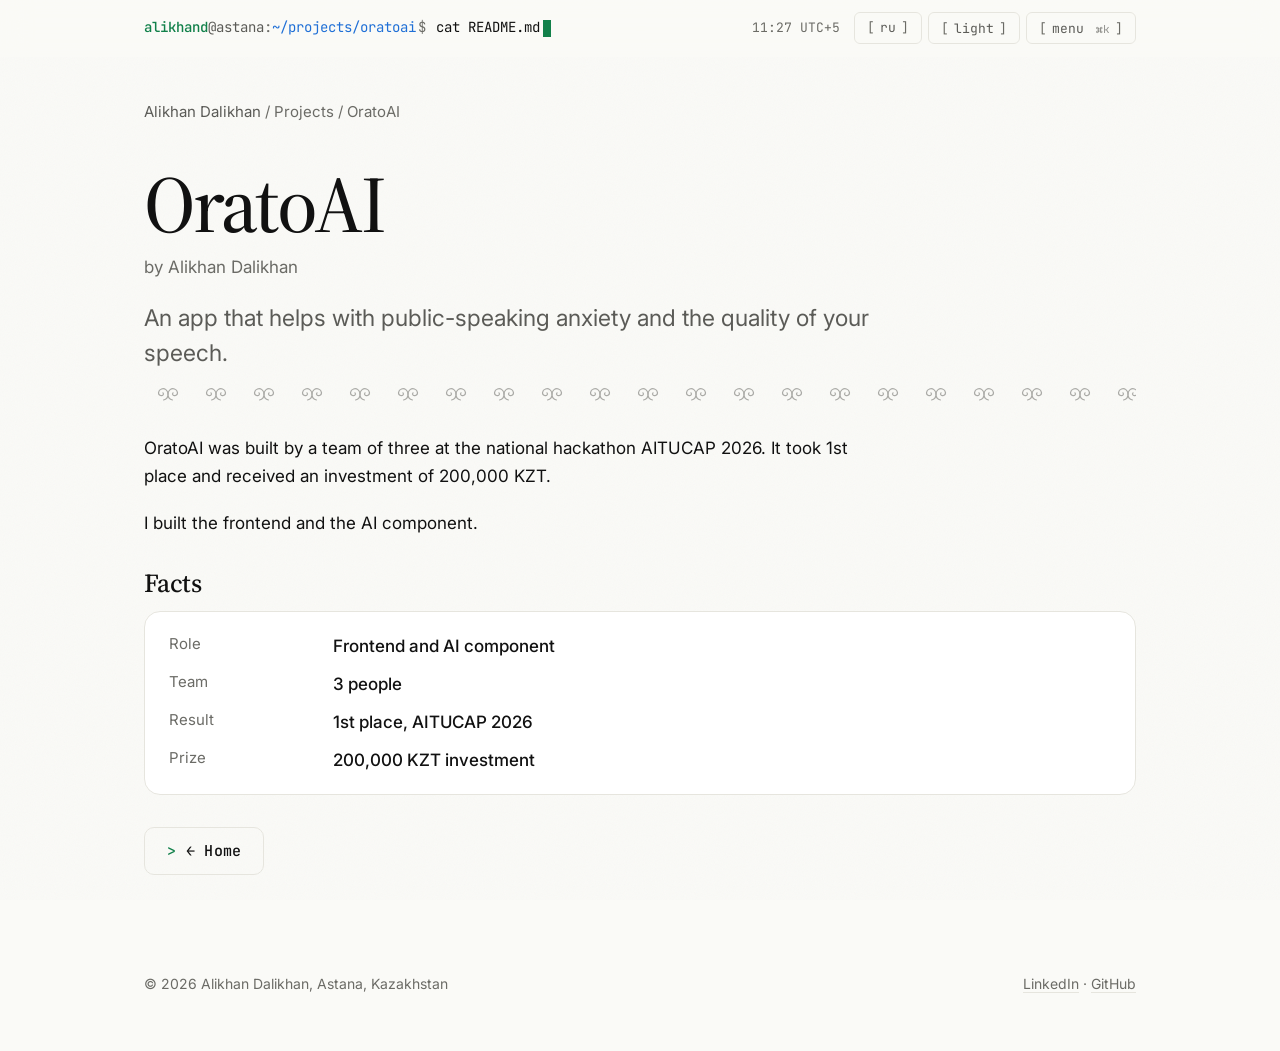
==== oratoai/index.html @ 44ca54e0 "Launch alikhandalikhan.com" ====
<!doctype html>
<html lang="en">
<head>
<meta charset="utf-8">
<meta name="viewport" content="width=device-width, initial-scale=1">
<title>OratoAI | 1st place at AITUCAP 2026, app by Alikhan Dalikhan</title>
<meta name="description" content="OratoAI helps with public-speaking anxiety and speech quality. 1st place at AITUCAP 2026. Frontend and AI by Alikhan Dalikhan.">
<link rel="canonical" href="https://alikhandalikhan.com/oratoai/">
<link rel="alternate" hreflang="en" href="https://alikhandalikhan.com/oratoai/"><link rel="alternate" hreflang="ru" href="https://alikhandalikhan.com/ru/oratoai/"><link rel="alternate" hreflang="x-default" href="https://alikhandalikhan.com/oratoai/">
<meta name="robots" content="index, follow, max-image-preview:large">
<meta name="author" content="Alikhan Dalikhan">
<meta property="og:type" content="website">
<meta property="og:site_name" content="Alikhan Dalikhan">
<meta property="og:title" content="OratoAI | 1st place at AITUCAP 2026, app by Alikhan Dalikhan">
<meta property="og:description" content="OratoAI helps with public-speaking anxiety and speech quality. 1st place at AITUCAP 2026. Frontend and AI by Alikhan Dalikhan.">
<meta property="og:url" content="https://alikhandalikhan.com/oratoai/">
<meta property="og:image" content="https://alikhandalikhan.com/assets/og-en.png">
<meta property="og:image:alt" content="Alikhan Dalikhan">
<meta property="og:image:width" content="1200"><meta property="og:image:height" content="630">
<meta property="og:locale" content="en_US"><meta property="og:locale:alternate" content="ru_RU">

<meta name="twitter:card" content="summary_large_image">
<meta name="twitter:title" content="OratoAI | 1st place at AITUCAP 2026, app by Alikhan Dalikhan">
<meta name="twitter:description" content="OratoAI helps with public-speaking anxiety and speech quality. 1st place at AITUCAP 2026. Frontend and AI by Alikhan Dalikhan.">
<meta name="twitter:image" content="https://alikhandalikhan.com/assets/og-en.png">
<meta name="theme-color" content="#FAFAF7" media="(prefers-color-scheme: light)">
<meta name="theme-color" content="#161614" media="(prefers-color-scheme: dark)">

<link rel="icon" href="/assets/favicon.svg" type="image/svg+xml">
<link rel="apple-touch-icon" href="/assets/apple-touch-icon.png">
<link rel="preconnect" href="https://fonts.googleapis.com"><link rel="preconnect" href="https://fonts.gstatic.com" crossorigin>
<link rel="stylesheet" href="https://fonts.googleapis.com/css2?family=Inter:wght@400;500;600&family=Source+Serif+4:ital,opsz,wght@0,8..60,400;0,8..60,500;0,8..60,600;1,8..60,500&family=JetBrains+Mono:wght@400;500&display=swap">
<link rel="stylesheet" href="/assets/style.css">
<script>document.documentElement.classList.add("js");try{var t=localStorage.getItem("theme");if(t)document.documentElement.setAttribute("data-theme",t)}catch(e){}try{if(sessionStorage.getItem("introSeen")==="1")document.documentElement.setAttribute("data-intro-fast","1");if(/^\/(ru\/)?$/.test(location.pathname))sessionStorage.setItem("introSeen","1")}catch(e){}if(!matchMedia("(prefers-reduced-motion: reduce)").matches){var r=document.documentElement;r.classList.add("intro-pending");setTimeout(function(){r.classList.remove("intro-pending")},2500)}</script>
<script type="application/ld+json">{"@context": "https://schema.org", "@graph": [{"@type": "Person", "@id": "https://alikhandalikhan.com/#person", "name": "Alikhan Dalikhan", "givenName": "Alikhan", "familyName": "Dalikhan", "alternateName": ["Алихан Далихан", "Әлихан Дәлихан", "Dalikhan Alikhan", "Далихан Алихан"], "url": "https://alikhandalikhan.com/", "description": "Student founder and engineer from Astana, Kazakhstan. Builds AI and AgriTech products: Qozhal Tracker, OratoAI, Talap.ai.", "jobTitle": "Founder", "worksFor": {"@type": "Organization", "@id": "https://alikhandalikhan.com/#qozhal", "name": "Qozhal Tracker", "url": "https://alikhandalikhan.com/qozhal-tracker/"}, "homeLocation": {"@type": "Place", "name": "Astana, Kazakhstan"}, "memberOf": [{"@type": "Organization", "name": "Jas Volunteers"}, {"@type": "Organization", "name": "Qura"}], "award": ["2nd place, Talent Pitch, Digital Bridge 2026 (Qozhal Tracker)", "1st place, AITUCAP 2026 national hackathon (OratoAI)", "2nd place, JASImpact hackathon"], "knowsAbout": ["Artificial intelligence", "Computer vision", "AgriTech", "Web development", "Python", "React", "Go"], "sameAs": ["https://www.linkedin.com/in/alikhan-dalikhan-37092b400/", "https://github.com/mrdezzan"]}, {"@type": "WebSite", "@id": "https://alikhandalikhan.com/#website", "url": "https://alikhandalikhan.com/", "name": "Alikhan Dalikhan", "inLanguage": ["en", "ru"], "publisher": {"@id": "https://alikhandalikhan.com/#person"}}, {"@type": "WebPage", "@id": "https://alikhandalikhan.com/oratoai/#page", "url": "https://alikhandalikhan.com/oratoai/", "name": "OratoAI | 1st place at AITUCAP 2026, app by Alikhan Dalikhan", "description": "OratoAI helps with public-speaking anxiety and speech quality. 1st place at AITUCAP 2026. Frontend and AI by Alikhan Dalikhan.", "inLanguage": "en", "isPartOf": {"@id": "https://alikhandalikhan.com/#website"}, "about": {"@type": "SoftwareApplication", "name": "OratoAI", "author": {"@id": "https://alikhandalikhan.com/#person"}, "applicationCategory": "SoftwareApplication"}, "author": {"@id": "https://alikhandalikhan.com/#person"}}]}</script>

</head>
<body>
<a class="skip" href="#main">Skip to content</a>
<header class="top term"><div class="wrap">
<a class="t-who" href="/" aria-label="Alikhan Dalikhan"><span class="t-user">alikhand</span><span class="t-host">@astana</span></a>
<button class="t-line" type="button" data-open-pal aria-label="Menu"><span class="t-sep">:</span><span class="t-path" id="t-path">~/projects/oratoai</span><span class="t-dollar">$</span><span class="t-cmd" id="t-cmd">cat README.md</span><span class="t-caret"></span></button>
<div class="tools">
<span class="clock" title="Astana"><span id="clock-time">--:--</span> UTC+5</span>
<a class="tbtn" data-magnetic="soft" id="lang" href="/ru/oratoai/" hreflang="ru" lang="ru"><span class="btn-fill" aria-hidden="true"></span><span class="btn-label">ru</span></a>
<button class="tbtn" data-magnetic="soft" type="button" id="theme" aria-label="Toggle theme"><span class="btn-fill" aria-hidden="true"></span><span class="btn-label"><span data-theme-label>theme</span></span></button>
<button class="tbtn" data-magnetic="soft" type="button" data-open-pal aria-label="Menu"><span class="btn-fill" aria-hidden="true"></span><span class="btn-label">menu <kbd>⌘K</kbd></span></button>
</div></div></header>

<main id="main"><div class="wrap">
<p class="crumbs"><a href="/">Alikhan Dalikhan</a> / Projects / OratoAI</p>
<div class="proj-head"><h1>OratoAI</h1><p class="by">by Alikhan Dalikhan</p><p class="lead">An app that helps with public-speaking anxiety and the quality of your speech.</p></div>
<svg class="ornament" aria-hidden="true" focusable="false" height="16"><defs><pattern id="orn" width="48" height="16" patternUnits="userSpaceOnUse"><g fill="none" stroke="currentColor" stroke-width="1.2" stroke-linecap="round"><path d="M24 8 C24 4 20.5 2 17.5 3 C14 4.2 13.5 8.5 16.5 9.5 C18.8 10.2 20.3 8.2 19 6.8"/><path d="M24 8 C24 4 27.5 2 30.5 3 C34 4.2 34.5 8.5 31.5 9.5 C29.2 10.2 27.7 8.2 29 6.8"/><path d="M24 8 C24 11 22 13.5 19.5 14 M24 8 C24 11 26 13.5 28.5 14"/></g></pattern></defs><rect width="100%" height="16" fill="url(#orn)"/></svg>
<section style="padding:24px 0"><div class="prose measure"><p>OratoAI was built by a team of three at the national hackathon AITUCAP 2026. It took 1st place and received an investment of 200,000 KZT.</p><p>I built the frontend and the AI component.</p></div></section>
<section style="padding:8px 0 40px"><h2 class="h2" style="font-size:26px">Facts</h2><dl class="facts"><dt>Role</dt><dd>Frontend and AI component</dd><dt>Team</dt><dd>3 people</dd><dt>Result</dt><dd>1st place, AITUCAP 2026</dd><dt>Prize</dt><dd>200,000 KZT investment</dd></dl>
<p style="margin-top:32px"><a class="btn btn-outline" href="/#projects" data-magnetic ><span class="btn-fill" aria-hidden="true"></span><span class="btn-label">← Home</span></a></p></section>
</div></main>
<div class="pal" id="pal" role="dialog" aria-modal="true" aria-label="Menu"><div class="pal-box">
<input id="pal-input" type="text" autocomplete="off" placeholder="Search or jump to…" aria-label="Search or jump to…" role="combobox" aria-controls="pal-list" aria-expanded="true" aria-autocomplete="list">
<ul id="pal-list" role="listbox"></ul></div></div>
<div class="toast" id="toast" role="status" aria-live="polite"></div>
<script type="application/json" id="cmds">[{"group": "Go to", "label": "About", "hint": "#about", "href": "/#about"}, {"group": "Go to", "label": "Projects", "hint": "#projects", "href": "/#projects"}, {"group": "Go to", "label": "Achievements", "hint": "#achievements", "href": "/#achievements"}, {"group": "Go to", "label": "Leadership", "hint": "#leadership", "href": "/#leadership"}, {"group": "Go to", "label": "Contact", "hint": "#contact", "href": "/#contact"}, {"group": "Go to", "label": "Qozhal Tracker", "hint": "AgriTech · Computer vision", "href": "/qozhal-tracker/"}, {"group": "Go to", "label": "OratoAI", "hint": "AI · Public speaking", "href": "/oratoai/"}, {"group": "Go to", "label": "Talap.ai", "hint": "AI · EdTech", "href": "/talap-ai/"}, {"group": "Actions", "label": "Русская версия", "hint": "RU", "href": "/ru/oratoai/"}, {"group": "Actions", "label": "Switch theme", "hint": "", "type": "theme"}, {"group": "Actions", "label": "Copy page link", "hint": "", "type": "copy", "done": "Link copied"}, {"group": "Actions", "label": "LinkedIn", "hint": "↗", "href": "https://www.linkedin.com/in/alikhan-dalikhan-37092b400/"}, {"group": "Actions", "label": "GitHub", "hint": "↗", "href": "https://github.com/mrdezzan"}]</script>

<footer><div class="wrap"><span>© 2026 Alikhan Dalikhan, Astana, Kazakhstan</span><span><a href="https://www.linkedin.com/in/alikhan-dalikhan-37092b400/" rel="me noopener">LinkedIn</a> · <a href="https://github.com/mrdezzan" rel="me noopener">GitHub</a></span></div></footer>
<script src="/assets/app.js" defer></script>
</body></html>
---- assets/style.css ----
:root {
  --bg: #FAFAF7;
  --bg-card: #FFFFFF;
  --ink: #111111;
  --ink-2: #5B5B57;
  --ink-3: #6B6B66;
  --line: #E6E5DE;
  --accent: #11663F;
  --accent-ink: #FFFFFF;
  --accent-soft: #E3EFE7;
  --blue: #1F6FD6;
  --term: #11804A;
  --term-ink: #FFFFFF;
  --shadow: 0 1px 2px rgba(17,17,17,.04), 0 8px 24px -12px rgba(17,17,17,.12);
  --radius: 16px;
  --radius-sm: 10px;
  --display: "Source Serif 4", "Source Serif Pro", Georgia, "Times New Roman", serif;
  --mono: "JetBrains Mono", ui-monospace, SFMono-Regular, Menlo, monospace;
  --sans: "Inter", system-ui, -apple-system, "Segoe UI", Roboto, "Helvetica Neue", Arial, sans-serif;
  --measure: 720px;
  --wide: 1040px;
}
:root[data-theme="dark"] {
  --bg: #161614;
  --bg-card: #1D1D1B;
  --ink: #F2F1EC;
  --ink-2: #A9A8A1;
  --ink-3: #98978F;
  --line: #2C2C29;
  --accent: #3FB877;
  --accent-ink: #06190E;
  --accent-soft: #1A271F;
  --blue: #6FA8FF;
  --term: #4ADE80;
  --term-ink: #06190E;
  --shadow: 0 1px 2px rgba(0,0,0,.3), 0 8px 24px -12px rgba(0,0,0,.5);
}
@media (prefers-color-scheme: dark) {
  :root:not([data-theme="light"]) {
    --bg: #161614;
    --bg-card: #1D1D1B;
    --ink: #F2F1EC;
    --ink-2: #A9A8A1;
    --ink-3: #98978F;
    --line: #2C2C29;
    --accent: #3FB877;
    --accent-ink: #06190E;
    --accent-soft: #1A271F;
    --blue: #6FA8FF;
    --term: #4ADE80;
    --term-ink: #06190E;
    --shadow: 0 1px 2px rgba(0,0,0,.3), 0 8px 24px -12px rgba(0,0,0,.5);
  }
}

* { box-sizing: border-box; }
html { scroll-behavior: smooth; -webkit-text-size-adjust: 100%; }
body {
  margin: 0;
  background: var(--bg);
  color: var(--ink);
  font-family: var(--sans);
  font-size: 17px;
  line-height: 1.65;
  -webkit-font-smoothing: antialiased;
  text-rendering: optimizeLegibility;
}
/* very light paper grain */
body::before {
  content: "";
  position: fixed; inset: 0; pointer-events: none; z-index: 0;
  opacity: .035;
  background-image: url("data:image/svg+xml;utf8,<svg xmlns='http://www.w3.org/2000/svg' width='160' height='160'><filter id='n'><feTurbulence type='fractalNoise' baseFrequency='.9' numOctaves='2' stitchTiles='stitch'/></filter><rect width='100%' height='100%' filter='url(%23n)'/></svg>");
}
a { color: inherit; text-decoration-color: var(--line); text-underline-offset: 3px; transition: color .2s, text-decoration-color .2s; }
a:hover { color: var(--accent); text-decoration-color: var(--accent); }
:focus-visible { outline: 2px solid var(--accent); outline-offset: 3px; border-radius: 6px; }
img, svg { max-width: 100%; }
.skip { position: absolute; left: -999px; top: 8px; background: var(--ink); color: var(--bg); padding: 8px 14px; border-radius: 8px; z-index: 100; }
.skip:focus { left: 16px; }

.wrap { max-width: var(--wide); margin: 0 auto; padding: 0 24px; position: relative; z-index: 1; }
.measure { max-width: var(--measure); }

/* header */
.top { position: sticky; top: 0; z-index: 20; background: color-mix(in srgb, var(--bg) 82%, transparent); backdrop-filter: saturate(1.4) blur(14px); -webkit-backdrop-filter: saturate(1.4) blur(14px); border-bottom: 1px solid transparent; transition: border-color .2s; }
.top.scrolled { border-bottom-color: var(--line); }
.top .wrap { display: flex; align-items: center; gap: 16px; min-height: 64px; flex-wrap: wrap; }
.brand { display: inline-flex; align-items: center; gap: 10px; font-weight: 600; text-decoration: none; letter-spacing: -.01em; }
.brand .mark { width: 32px; height: 32px; border-radius: 10px; background: var(--ink); color: var(--bg); display: grid; place-items: center; font-family: var(--display); font-size: 15px; font-weight: 600; }
.nav { display: flex; gap: 4px; margin-left: 12px; overflow-x: auto; scrollbar-width: none; flex: 1 1 0; min-width: 0; }
.nav::-webkit-scrollbar { display: none; }
.nav a { text-decoration: none; color: var(--ink-2); padding: 6px 12px; border-radius: 999px; font-size: 15px; white-space: nowrap; }
.nav a:hover { color: var(--ink); background: var(--accent-soft); }
.tools { margin-left: auto; flex: none; display: flex; align-items: center; gap: 8px; }
.clock { font-size: 13px; color: var(--ink-3); font-variant-numeric: tabular-nums; margin-right: 6px; white-space: nowrap; }
.clock .dot { display: inline-block; width: 6px; height: 6px; border-radius: 50%; background: #3DAA6B; margin-right: 6px; vertical-align: 1px; }
.btn-ghost { font: inherit; font-size: 14px; display: inline-flex; align-items: center; gap: 8px; height: 36px; padding: 0 12px; border-radius: 999px; border: 1px solid var(--line); background: var(--bg-card); color: var(--ink-2); cursor: pointer; text-decoration: none; transition: transform .2s, border-color .2s, color .2s; }
.btn-ghost:hover { border-color: var(--accent); color: var(--ink); transform: translateY(-1px); }
.btn-ghost kbd { font: inherit; font-size: 12px; color: var(--ink-3); border: 1px solid var(--line); border-radius: 6px; padding: 0 5px; }
.icon-btn { width: 36px; padding: 0; justify-content: center; }
.icon-btn svg { width: 18px; height: 18px; }

@media (max-width: 1120px) { .clock { display: none; } .btn-ghost kbd { display: none; } }
@media (max-width: 760px) {
  .top .wrap { gap: 8px; padding-top: 8px; padding-bottom: 8px; }
  .nav { order: 3; flex: 1 1 100%; margin-left: -12px; }
  .clock { display: none; }
  .btn-ghost kbd { display: none; }
}

@media (max-width: 520px) { .brand span:last-child { display: none; } .nav { margin-left: -12px; } }

/* hero */
.hero { padding: 72px 0 56px; }
.avatar { width: 88px; height: 88px; border-radius: 28px; background: var(--ink); color: var(--bg); display: grid; place-items: center; font-family: var(--display); font-size: 36px; font-weight: 600; letter-spacing: -.02em; cursor: pointer; user-select: none; border: 0; transition: transform .35s cubic-bezier(.2,.8,.2,1); }
.avatar:hover { transform: rotate(-4deg) scale(1.04); }
.kicker { margin: 28px 0 8px; color: var(--accent); font-size: 14px; font-weight: 600; letter-spacing: .08em; text-transform: uppercase; }
h1.name { font-family: var(--display); font-weight: 500; font-size: clamp(48px, 9vw, 96px); line-height: 1; letter-spacing: -.035em; margin: 0 0 24px; }
h1.name em { font-style: italic; color: var(--accent); }
.hero-line { font-size: clamp(19px, 2.4vw, 23px); line-height: 1.5; color: var(--ink-2); max-width: 36em; margin: 0 0 28px; }
.chips { display: flex; flex-wrap: wrap; gap: 8px; margin: 0 0 32px; padding: 0; list-style: none; }
.chips li { font-size: 14px; padding: 6px 14px; border-radius: 999px; border: 1px solid var(--line); background: var(--bg-card); color: var(--ink-2); }
.chips li:first-child::before { content: ""; display: inline-block; width: 7px; height: 7px; border-radius: 50%; background: var(--accent); margin-right: 8px; vertical-align: 1px; }
.cta { display: flex; flex-wrap: wrap; gap: 12px; }
.btn { display: inline-flex; align-items: center; gap: 8px; height: 46px; padding: 0 22px; border-radius: 999px; font-weight: 500; text-decoration: none; transition: transform .2s, box-shadow .2s, background .2s; }
.btn-primary { background: var(--ink); color: var(--bg); }
.btn-primary:hover { color: var(--bg); }
.btn-outline { border: 1px solid var(--line); background: var(--bg-card); }
.btn-outline:hover { border-color: var(--ink); }

/* ornament */
.ornament { display: block; width: 100%; height: 16px; color: var(--ink-3); opacity: .55; margin: 8px 0; }

/* sections */
section { padding: 56px 0; }
section[id] { scroll-margin-top: 72px; }
.intro ~ #about { background: linear-gradient(to bottom, transparent, var(--bg) 22%); }
section > .wrap > h2, .h2 { font-family: var(--display); font-weight: 500; font-size: clamp(30px, 4.4vw, 42px); letter-spacing: -.02em; line-height: 1.15; margin: 0 0 12px; }
.sub { color: var(--ink-2); margin: 0 0 32px; }
.prose p { margin: 0 0 1.1em; }
.prose p:last-child { margin-bottom: 0; }

/* bento */
.bento { display: grid; grid-template-columns: repeat(6, 1fr); gap: 16px; margin-top: 8px; }
.card { background: var(--bg-card); border: 1px solid var(--line); border-radius: var(--radius); padding: 24px; display: flex; flex-direction: column; gap: 10px; transition: transform .25s cubic-bezier(.2,.8,.2,1), box-shadow .25s, border-color .25s; position: relative; overflow: hidden; }
.card:hover { transform: translateY(-3px); box-shadow: var(--shadow); border-color: color-mix(in srgb, var(--accent) 45%, var(--line)); }
.card .tag { font-size: 13px; color: var(--ink-3); }
.card h3 { font-family: var(--display); font-weight: 500; font-size: 28px; letter-spacing: -.015em; line-height: 1.15; margin: 0; }
.card .result { font-size: 14px; font-weight: 600; color: var(--accent); }
.card p { margin: 0; color: var(--ink-2); font-size: 16px; line-height: 1.55; }
.card .more { margin-top: auto; padding-top: 8px; font-size: 15px; font-weight: 500; color: var(--ink); text-decoration: none; }
.card .more::after { content: " →"; transition: margin .2s; }
.card:hover .more::after { margin-left: 4px; }
.card.big { grid-column: span 4; min-height: 260px; }
.card.mid { grid-column: span 2; }
.card.half { grid-column: span 3; }
.card.big h3 { font-size: 40px; }
.card .glow { position: absolute; right: -40px; top: -40px; width: 180px; height: 180px; border-radius: 50%; background: radial-gradient(closest-side, var(--accent-soft), transparent); opacity: 0; transition: opacity .35s; pointer-events: none; }
.card:hover .glow { opacity: 1; }
.card a.stretch::after { content: ""; position: absolute; inset: 0; }
@media (max-width: 760px) {
  .card.big, .card.mid, .card.half { grid-column: span 6; min-height: 0; }
  .card.big h3 { font-size: 32px; }
}
.more-list { margin: 28px 0 0; padding: 0; list-style: none; display: grid; gap: 10px; color: var(--ink-2); font-size: 16px; }
.more-list li { padding-left: 22px; position: relative; }
.more-list li::before { content: ""; position: absolute; left: 2px; top: .7em; width: 8px; height: 1.5px; background: var(--accent); }

/* timeline */
.timeline { list-style: none; margin: 8px 0 0; padding: 0; border-left: 1px solid var(--line); margin-left: 4px; }
.timeline li { position: relative; padding: 0 0 28px 28px; display: grid; grid-template-columns: 150px 1fr; gap: 4px 24px; }
.timeline li::before { content: ""; position: absolute; left: -5px; top: .55em; width: 9px; height: 9px; border-radius: 50%; background: var(--bg); border: 2px solid var(--accent); }
.timeline .when { font-size: 14px; color: var(--ink-3); padding-top: .15em; font-variant-numeric: tabular-nums; }
.timeline h3 { font-size: 18px; font-weight: 600; margin: 0; letter-spacing: -.01em; line-height: 1.4; }
.timeline p { margin: 2px 0 0; color: var(--ink-2); font-size: 16px; line-height: 1.55; }
@media (max-width: 640px) {
  .timeline li { grid-template-columns: 1fr; }
}

/* leadership list */
.lead-list { display: grid; grid-template-columns: repeat(2, 1fr); gap: 16px; list-style: none; padding: 0; margin: 8px 0 0; }
.lead-list li { border-top: 1px solid var(--line); padding-top: 14px; }
.lead-list h3 { margin: 0 0 4px; font-size: 17px; font-weight: 600; }
.lead-list p { margin: 0; color: var(--ink-2); font-size: 16px; line-height: 1.55; }
@media (max-width: 640px) { .lead-list { grid-template-columns: 1fr; } }

/* links list */
.links { display: flex; flex-wrap: wrap; gap: 10px; list-style: none; padding: 0; margin: 0 0 24px; }
.links a { display: inline-flex; align-items: center; gap: 8px; border: 1px solid var(--line); background: var(--bg-card); padding: 8px 16px; border-radius: 999px; text-decoration: none; font-size: 15px; transition: transform .2s, border-color .2s; }
.links a:hover { transform: translateY(-2px); border-color: var(--accent); }
.mentions { margin: 0; padding: 0; list-style: none; }
.mentions li { margin-bottom: 6px; }
h3.small { font-size: 14px; letter-spacing: .08em; text-transform: uppercase; color: var(--ink-3); font-weight: 600; margin: 28px 0 12px; }

/* project page */
.crumbs { padding: 28px 0 0; font-size: 15px; color: var(--ink-3); }
.crumbs a { color: var(--ink-2); text-decoration: none; }
.crumbs a:hover { color: var(--accent); }
.proj-head { padding: 24px 0 8px; }
.proj-head h1 { font-family: var(--display); font-weight: 500; font-size: clamp(44px, 8vw, 80px); line-height: 1.02; letter-spacing: -.03em; margin: 0 0 8px; }
.proj-head .by { color: var(--ink-3); margin: 0 0 20px; }
.proj-head .lead { font-size: clamp(19px, 2.4vw, 23px); line-height: 1.5; color: var(--ink-2); margin: 0; max-width: 34em; }
.facts { display: grid; grid-template-columns: 140px 1fr; gap: 10px 24px; margin: 8px 0 0; padding: 20px 24px; background: var(--bg-card); border: 1px solid var(--line); border-radius: var(--radius); }
.facts dt { color: var(--ink-3); font-size: 15px; }
.facts dd { margin: 0; font-weight: 500; }
@media (max-width: 560px) { .facts { grid-template-columns: 1fr; gap: 2px; } .facts dd { margin-bottom: 10px; } }

footer { padding: 40px 0 56px; color: var(--ink-3); font-size: 14px; }
footer .wrap { display: flex; flex-wrap: wrap; justify-content: space-between; gap: 12px; }

/* command palette */
.pal { position: fixed; inset: 0; z-index: 50; display: none; align-items: flex-start; justify-content: center; padding: 14vh 16px 0; background: rgba(10,10,9,.35); backdrop-filter: blur(3px); }
.pal.open { display: flex; }
.pal-box { width: 100%; max-width: 560px; background: var(--bg-card); border: 1px solid var(--line); border-radius: 18px; box-shadow: 0 24px 60px -20px rgba(0,0,0,.45); overflow: hidden; }
.pal input { font-family: var(--mono) !important; font-size: 15px !important; width: 100%; border: 0; border-bottom: 1px solid var(--line); background: transparent; color: var(--ink); font: inherit; padding: 18px 20px; outline: none; }
.pal ul { list-style: none; margin: 0; padding: 8px; max-height: 50vh; overflow: auto; }
.pal li.grp { font-size: 12px; letter-spacing: .08em; text-transform: uppercase; color: var(--ink-3); padding: 10px 12px 4px; }
.pal li.item { padding: 10px 12px; border-radius: 10px; cursor: pointer; display: flex; justify-content: space-between; gap: 12px; }
.pal li.item[aria-selected="true"] { background: var(--accent-soft); }
.pal li.item small { color: var(--ink-3); }

.toast { position: fixed; left: 50%; bottom: 28px; transform: translate(-50%, 20px); background: var(--ink); color: var(--bg); padding: 12px 20px; border-radius: 999px; font-size: 15px; opacity: 0; pointer-events: none; transition: opacity .3s, transform .3s; z-index: 60; }
.toast.show { opacity: 1; transform: translate(-50%, 0); }

/* reveal on scroll (only when JS runs) */
.js .reveal { opacity: 0; transform: translateY(10px); transition: opacity .6s ease, transform .6s cubic-bezier(.2,.8,.2,1); }
.js .reveal.in { opacity: 1; transform: none; }
.js .reveal:not(.in) { animation: reveal-fb .01s 2s forwards; }
@keyframes reveal-fb { to { opacity: 1; transform: none; } }

@media (prefers-reduced-motion: reduce) {
  html { scroll-behavior: auto; }
  *, *::before, *::after { transition: none !important; animation: none !important; }
  .js .reveal { opacity: 1; transform: none; }
}


/* ---------- intro: dot portrait ---------- */
.intro { position: relative; height: 330vh; height: 330svh; }
/* the next section slides in while the dots are still flying past */
.intro { margin-bottom: -40vh; margin-bottom: -40svh; }
.intro ~ section, .intro ~ .wrap { position: relative; z-index: 2; }
.no-gl .intro { margin-bottom: 0; }
.intro-stage { position: sticky; top: 0; height: 100vh; height: 100svh; overflow: hidden; }
.intro .dots { position: absolute; inset: 0; width: 100%; height: 100%; display: block; }
.dots-static { display: none; position: absolute; top: 6%; left: 72%; transform: translateX(-50%); height: 132%; width: auto; max-width: none; }
.no-gl .intro { height: 100vh; height: 100svh; }
.no-gl .intro .dots { display: none; }
.no-gl .dots-static, .gl-lost .dots-static { display: block; }
.gl-lost .intro .dots { visibility: hidden; }
:root[data-theme="dark"] .dots-static { filter: invert(1) sepia(.1); }
@media (prefers-color-scheme: dark) { :root:not([data-theme="light"]) .dots-static { filter: invert(1) sepia(.1); } }
.intro-copy { position: absolute; inset: 0; z-index: 1; isolation: isolate; display: flex; flex-direction: column; justify-content: center; max-width: var(--wide); margin: 0 auto; padding: 0 24px; pointer-events: none; will-change: opacity, transform; }
.intro-copy > * { max-width: 520px; pointer-events: auto; }
.intro-kicker { font-family: var(--mono); font-size: 13px; letter-spacing: .34em; color: var(--accent); margin: 0; font-weight: 500; }
.intro-name { font-family: var(--display); font-weight: 500; font-size: clamp(60px, 9.2vw, 136px); line-height: .95; letter-spacing: -.035em; margin: 14px 0 22px; }
.intro-name em { display: block; font-style: italic; color: var(--accent); }
.intro-line { font-size: clamp(17px, 1.5vw, 20px); color: var(--ink-2); margin: 0; }
.intro-awards { list-style: none; padding: 0; margin: 20px 0 0; display: grid; gap: 6px; font-family: var(--mono); font-size: 13px; color: var(--ink-2); }
.intro-awards li::before { content: ""; display: inline-block; width: 6px; height: 6px; border-radius: 50%; background: var(--accent); margin-right: 10px; vertical-align: 2px; }
.scroll-hint { position: absolute; right: 28px; top: 50%; transform: translateY(-50%); z-index: 2; display: flex; flex-direction: column; align-items: center; gap: 14px; font-family: var(--mono); font-size: 11px; letter-spacing: .32em; text-transform: uppercase; color: var(--ink-3); opacity: 0; animation: hint-in .8s 1.6s cubic-bezier(.16,1,.3,1) forwards; }
.hint-label { writing-mode: vertical-rl; }
.hint-track { position: relative; width: 1px; height: 110px; background: var(--line); overflow: hidden; }
.hint-track b { position: absolute; inset: 0; background: var(--accent); transform-origin: top; transform: scaleY(var(--p, 0)); }
.hint-track::after { content: ""; position: absolute; left: -2px; top: 0; width: 5px; height: 14px; border-radius: 3px; background: var(--accent); animation: hint-dot 1.8s cubic-bezier(.16,1,.3,1) infinite; }
@keyframes hint-dot { 0% { transform: translateY(-16px); opacity: 0; } 25% { opacity: 1; } 100% { transform: translateY(116px); opacity: 0; } }
@keyframes hint-in { to { opacity: 1; } }
@media (max-width: 899px) {
  .intro { height: 250vh; height: 250svh; }
  .intro-copy { justify-content: flex-end; padding-bottom: 36px; }
  .intro-copy::before { content: ""; position: absolute; left: 0; right: 0; bottom: 0; height: 62%; background: linear-gradient(to top, var(--bg) 40%, transparent); z-index: -1; }
  .intro-name { font-size: clamp(52px, 15vw, 80px); margin: 10px 0 14px; }
  .scroll-hint { right: 12px; top: 38%; }
  .hint-track { height: 80px; }
  .dots-static { left: 50%; top: 7%; height: 118%; }
}

/* ---------- scramble ---------- */
[data-scramble] { position: relative; }
.intro-pending .intro [data-scramble], .intro-pending .intro [data-scramble] em { color: transparent; }
.scrambling, .scrambling em { color: transparent; }
.scrambling { overflow: hidden; }
.scr-overlay { position: absolute; left: 0; top: 0; right: 0; color: var(--ink); white-space: pre-wrap; overflow-wrap: anywhere; direction: ltr; unicode-bidi: bidi-override; pointer-events: none; }
.scr-overlay em { color: var(--accent); }
.scr-overlay i { font-style: normal; color: var(--accent); opacity: .55; }
.intro-kicker .scr-overlay { color: var(--accent); }

/* ---------- magnetic buttons with directional fill ---------- */
[data-magnetic] { position: relative; overflow: hidden; isolation: isolate; transition: transform .7s cubic-bezier(.16,1,.3,1), color .35s, border-color .35s; }
[data-magnetic].mag-on { transition: transform .25s cubic-bezier(.16,1,.3,1), color .35s, border-color .35s; }
.btn-label { display: inline-block; transition: transform .7s cubic-bezier(.16,1,.3,1); }
.mag-on .btn-label { transition-duration: .25s; }
.btn-fill { position: absolute; left: var(--fx, 50%); top: var(--fy, 50%); width: var(--fd, 420px); height: var(--fd, 420px); border-radius: 50%; transform: translate(-50%, -50%) scale(0); transition: transform .55s cubic-bezier(.16,1,.3,1); z-index: -1; pointer-events: none; }
.btn-primary .btn-fill { background: var(--term); }
.btn-outline .btn-fill { background: var(--ink); }
.fill-in .btn-fill, [data-magnetic]:focus-visible .btn-fill { transform: translate(-50%, -50%) scale(1); }
.btn-primary.fill-in, .btn-primary:focus-visible { color: var(--term-ink); }
.btn-outline.fill-in, .btn-outline:focus-visible { color: var(--bg); border-color: var(--ink); }
.cta-row { display: flex; flex-wrap: wrap; gap: 12px; margin-top: 32px; }

@media (prefers-reduced-motion: reduce) {
  .intro { height: auto; margin-bottom: 0; }
  .intro-stage { position: relative; height: 100vh; height: 100svh; }
  .scroll-hint { animation: none; opacity: 1; }
  .hint-track::after { display: none; }
}


/* ---------- console top bar ---------- */
.top.term .wrap { min-height: 56px; gap: 0; flex-wrap: nowrap; font-family: var(--mono); font-size: 14px; }
.t-who { text-decoration: none; white-space: nowrap; }
.t-user { color: var(--term); font-weight: 500; }
.t-host { color: var(--ink-2); }
.t-who:hover .t-user { text-decoration: underline; text-underline-offset: 3px; }
.t-line { all: unset; cursor: pointer; display: flex; align-items: center; min-width: 0; flex: 1 1 0; white-space: nowrap; overflow: hidden; }
.t-line:focus-visible { outline: 2px solid var(--term); outline-offset: 4px; border-radius: 4px; }
.t-sep { color: var(--ink-3); }
.t-path { color: var(--blue); }
.t-dollar { color: var(--ink-3); margin: 0 10px 0 2px; }
.t-cmd { color: var(--ink); overflow: hidden; text-overflow: ellipsis; }
.t-caret { flex: none; display: inline-block; width: 8px; height: 17px; margin-left: 3px; background: var(--term); animation: caret 1.05s steps(1) infinite; }
.t-line:hover .t-cmd { color: var(--term); }
@keyframes caret { 50% { opacity: 0; } }
.top.term .clock { font-family: var(--mono); font-size: 13px; color: var(--ink-3); margin-right: 8px; }
.tbtn { font-family: var(--mono); font-size: 13px; display: inline-flex; align-items: center; height: 32px; padding: 0 12px; border: 1px solid var(--line); border-radius: 6px; background: transparent; color: var(--ink-2); cursor: pointer; text-decoration: none; text-transform: lowercase; }
.tbtn .btn-label::before { content: "["; color: var(--ink-3); margin-right: 5px; }
.tbtn .btn-label::after { content: "]"; color: var(--ink-3); margin-left: 5px; }
.tbtn .btn-fill { background: var(--term); }
.tbtn.fill-in, .tbtn:focus-visible { color: var(--term-ink); border-color: var(--term); }
.tbtn.fill-in .btn-label::before, .tbtn.fill-in .btn-label::after { color: inherit; }
.tbtn kbd { font: inherit; font-size: 11px; opacity: .65; margin-left: 4px; }
.tbtn:hover { color: var(--ink); }
.tools { gap: 6px; }
@media (max-width: 760px) {
  .top.term .wrap { font-size: 13px; padding-top: 0; padding-bottom: 0; }
  .t-host, .top.term .clock, .tbtn kbd { display: none; }
  .tbtn { padding: 0 8px; height: 30px; }
  .tbtn .btn-label::before { margin-right: 3px; } .tbtn .btn-label::after { margin-left: 3px; }
}
@media (max-width: 440px) { .top.term .wrap { font-size: 12px; } .t-cmd { display: none; } .t-dollar { margin-right: 0; } .tools { gap: 4px; } .tbtn { padding: 0 6px; font-size: 12px; } }
@media (prefers-reduced-motion: reduce) { .t-caret { animation: none; } }

/* ---------- console-style buttons ---------- */
.btn { font-family: var(--mono); font-size: 15px; font-weight: 500; border-radius: 10px; height: 48px; padding: 0 22px; letter-spacing: .01em; }
.btn .btn-label::before { content: ">"; color: var(--term); margin-right: 10px; transition: color .35s; }
.btn.fill-in .btn-label::before, .btn:focus-visible .btn-label::before { color: inherit; }
.btn-outline { background: transparent; }

.contact-btns { display: flex; flex-wrap: wrap; gap: 12px; margin: 8px 0 0; }

.scr-wait { color: transparent; }
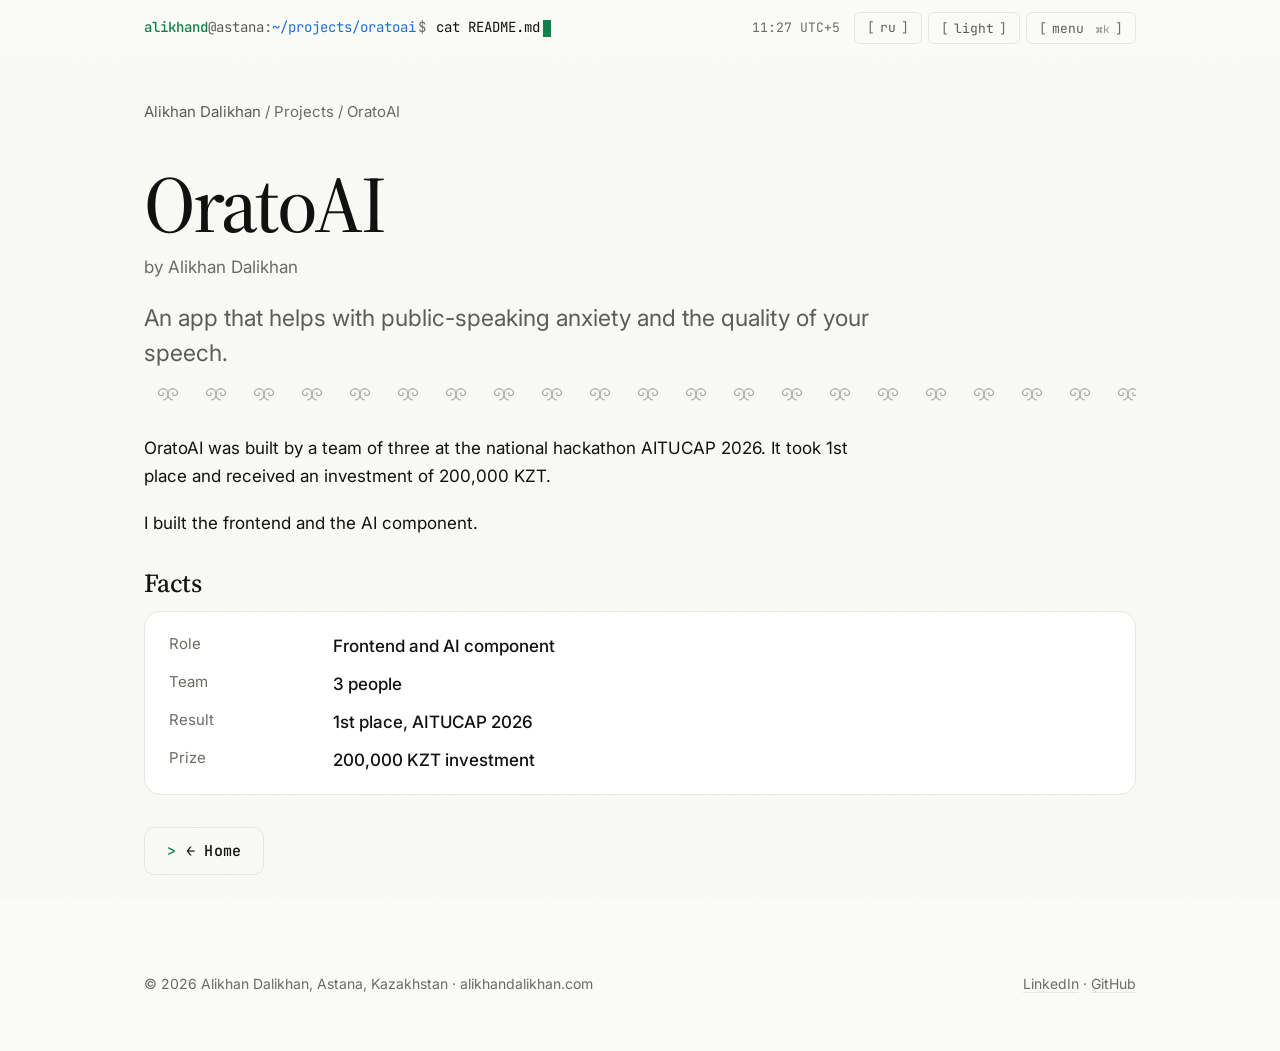
==== commit 67250d0e: "Name variants, IndexNow key, sitemap dates" ====
--- a/oratoai/index.html
+++ b/oratoai/index.html
@@ -61,6 +61,6 @@
 <div class="toast" id="toast" role="status" aria-live="polite"></div>
 <script type="application/json" id="cmds">[{"group": "Go to", "label": "About", "hint": "#about", "href": "/#about"}, {"group": "Go to", "label": "Projects", "hint": "#projects", "href": "/#projects"}, {"group": "Go to", "label": "Achievements", "hint": "#achievements", "href": "/#achievements"}, {"group": "Go to", "label": "Leadership", "hint": "#leadership", "href": "/#leadership"}, {"group": "Go to", "label": "Contact", "hint": "#contact", "href": "/#contact"}, {"group": "Go to", "label": "Qozhal Tracker", "hint": "AgriTech · Computer vision", "href": "/qozhal-tracker/"}, {"group": "Go to", "label": "OratoAI", "hint": "AI · Public speaking", "href": "/oratoai/"}, {"group": "Go to", "label": "Talap.ai", "hint": "AI · EdTech", "href": "/talap-ai/"}, {"group": "Actions", "label": "Русская версия", "hint": "RU", "href": "/ru/oratoai/"}, {"group": "Actions", "label": "Switch theme", "hint": "", "type": "theme"}, {"group": "Actions", "label": "Copy page link", "hint": "", "type": "copy", "done": "Link copied"}, {"group": "Actions", "label": "LinkedIn", "hint": "↗", "href": "https://www.linkedin.com/in/alikhan-dalikhan-37092b400/"}, {"group": "Actions", "label": "GitHub", "hint": "↗", "href": "https://github.com/mrdezzan"}]</script>
 
-<footer><div class="wrap"><span>© 2026 Alikhan Dalikhan, Astana, Kazakhstan</span><span><a href="https://www.linkedin.com/in/alikhan-dalikhan-37092b400/" rel="me noopener">LinkedIn</a> · <a href="https://github.com/mrdezzan" rel="me noopener">GitHub</a></span></div></footer>
+<footer><div class="wrap"><span>© 2026 Alikhan Dalikhan, Astana, Kazakhstan · alikhandalikhan.com</span><span><a href="https://www.linkedin.com/in/alikhan-dalikhan-37092b400/" rel="me noopener">LinkedIn</a> · <a href="https://github.com/mrdezzan" rel="me noopener">GitHub</a></span></div></footer>
 <script src="/assets/app.js" defer></script>
 </body></html>
--- a/assets/style.css
+++ b/assets/style.css
@@ -350,3 +350,5 @@
 .contact-btns { display: flex; flex-wrap: wrap; gap: 12px; margin: 8px 0 0; }
 
 .scr-wait { color: transparent; }
+
+.aka { font-family: var(--mono); font-size: 13px; color: var(--ink-3); margin-top: 1.4em !important; }
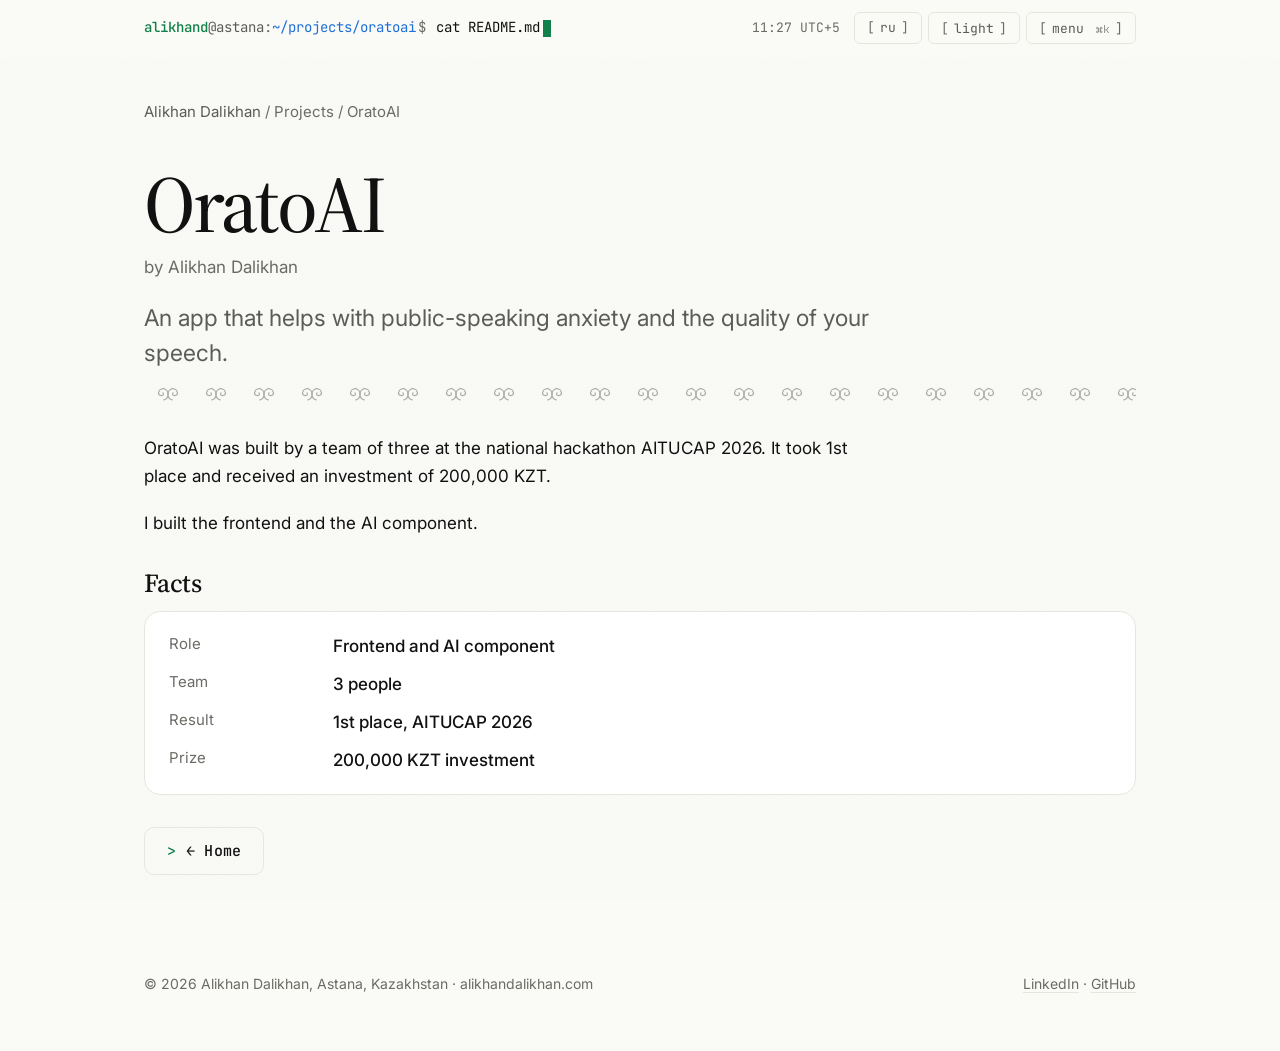
==== commit 695600fd: "Console loading screen, portrait assembled from the start" ====
--- a/oratoai/index.html
+++ b/oratoai/index.html
@@ -30,9 +30,9 @@
 <link rel="apple-touch-icon" href="/assets/apple-touch-icon.png">
 <link rel="preconnect" href="https://fonts.googleapis.com"><link rel="preconnect" href="https://fonts.gstatic.com" crossorigin>
 <link rel="stylesheet" href="https://fonts.googleapis.com/css2?family=Inter:wght@400;500;600&family=Source+Serif+4:ital,opsz,wght@0,8..60,400;0,8..60,500;0,8..60,600;1,8..60,500&family=JetBrains+Mono:wght@400;500&display=swap">
-<link rel="stylesheet" href="/assets/style.css">
-<script>document.documentElement.classList.add("js");try{var t=localStorage.getItem("theme");if(t)document.documentElement.setAttribute("data-theme",t)}catch(e){}try{if(sessionStorage.getItem("introSeen")==="1")document.documentElement.setAttribute("data-intro-fast","1");if(/^\/(ru\/)?$/.test(location.pathname))sessionStorage.setItem("introSeen","1")}catch(e){}if(!matchMedia("(prefers-reduced-motion: reduce)").matches){var r=document.documentElement;r.classList.add("intro-pending");setTimeout(function(){r.classList.remove("intro-pending")},2500)}</script>
-<script type="application/ld+json">{"@context": "https://schema.org", "@graph": [{"@type": "Person", "@id": "https://alikhandalikhan.com/#person", "name": "Alikhan Dalikhan", "givenName": "Alikhan", "familyName": "Dalikhan", "alternateName": ["Алихан Далихан", "Әлихан Дәлихан", "Dalikhan Alikhan", "Далихан Алихан"], "url": "https://alikhandalikhan.com/", "description": "Student founder and engineer from Astana, Kazakhstan. Builds AI and AgriTech products: Qozhal Tracker, OratoAI, Talap.ai.", "jobTitle": "Founder", "worksFor": {"@type": "Organization", "@id": "https://alikhandalikhan.com/#qozhal", "name": "Qozhal Tracker", "url": "https://alikhandalikhan.com/qozhal-tracker/"}, "homeLocation": {"@type": "Place", "name": "Astana, Kazakhstan"}, "memberOf": [{"@type": "Organization", "name": "Jas Volunteers"}, {"@type": "Organization", "name": "Qura"}], "award": ["2nd place, Talent Pitch, Digital Bridge 2026 (Qozhal Tracker)", "1st place, AITUCAP 2026 national hackathon (OratoAI)", "2nd place, JASImpact hackathon"], "knowsAbout": ["Artificial intelligence", "Computer vision", "AgriTech", "Web development", "Python", "React", "Go"], "sameAs": ["https://www.linkedin.com/in/alikhan-dalikhan-37092b400/", "https://github.com/mrdezzan"]}, {"@type": "WebSite", "@id": "https://alikhandalikhan.com/#website", "url": "https://alikhandalikhan.com/", "name": "Alikhan Dalikhan", "inLanguage": ["en", "ru"], "publisher": {"@id": "https://alikhandalikhan.com/#person"}}, {"@type": "WebPage", "@id": "https://alikhandalikhan.com/oratoai/#page", "url": "https://alikhandalikhan.com/oratoai/", "name": "OratoAI | 1st place at AITUCAP 2026, app by Alikhan Dalikhan", "description": "OratoAI helps with public-speaking anxiety and speech quality. 1st place at AITUCAP 2026. Frontend and AI by Alikhan Dalikhan.", "inLanguage": "en", "isPartOf": {"@id": "https://alikhandalikhan.com/#website"}, "about": {"@type": "SoftwareApplication", "name": "OratoAI", "author": {"@id": "https://alikhandalikhan.com/#person"}, "applicationCategory": "SoftwareApplication"}, "author": {"@id": "https://alikhandalikhan.com/#person"}}]}</script>
+<link rel="stylesheet" href="/assets/style.css?v=ad20143a3f">
+<script>document.documentElement.classList.add("js");try{var t=localStorage.getItem("theme");if(t)document.documentElement.setAttribute("data-theme",t)}catch(e){}try{if(sessionStorage.getItem("introSeen")==="1")document.documentElement.setAttribute("data-intro-fast","1");if(/^\/(ru\/)?$/.test(location.pathname))sessionStorage.setItem("introSeen","1")}catch(e){}if(!matchMedia("(prefers-reduced-motion: reduce)").matches){var r=document.documentElement;r.classList.add("intro-pending");setTimeout(function(){r.classList.remove("intro-pending")},4500);if(/^\/(ru\/)?$/.test(location.pathname)){r.classList.add("loading");setTimeout(function(){r.classList.remove("loading")},4500)}}</script>
+<script type="application/ld+json">{"@context": "https://schema.org", "@graph": [{"@type": "Person", "@id": "https://alikhandalikhan.com/#person", "name": "Alikhan Dalikhan", "givenName": "Alikhan", "familyName": "Dalikhan", "alternateName": ["Алихан Далихан", "Dalikhan Alikhan", "Далихан Алихан"], "url": "https://alikhandalikhan.com/", "description": "Student founder and engineer from Astana, Kazakhstan. Builds AI and AgriTech products: Qozhal Tracker, OratoAI, Talap.ai.", "jobTitle": "Founder", "worksFor": {"@type": "Organization", "@id": "https://alikhandalikhan.com/#qozhal", "name": "Qozhal Tracker", "url": "https://alikhandalikhan.com/qozhal-tracker/"}, "homeLocation": {"@type": "Place", "name": "Astana, Kazakhstan"}, "memberOf": [{"@type": "Organization", "name": "Jas Volunteers"}, {"@type": "Organization", "name": "Qura"}], "award": ["2nd place, Talent Pitch, Digital Bridge 2026 (Qozhal Tracker)", "1st place, AITUCAP 2026 national hackathon (OratoAI)", "2nd place, JASImpact hackathon"], "knowsAbout": ["Artificial intelligence", "Computer vision", "AgriTech", "Web development", "Python", "React", "Go"], "sameAs": ["https://www.linkedin.com/in/alikhan-dalikhan-37092b400/", "https://github.com/mrdezzan"]}, {"@type": "WebSite", "@id": "https://alikhandalikhan.com/#website", "url": "https://alikhandalikhan.com/", "name": "Alikhan Dalikhan", "inLanguage": ["en", "ru"], "publisher": {"@id": "https://alikhandalikhan.com/#person"}}, {"@type": "WebPage", "@id": "https://alikhandalikhan.com/oratoai/#page", "url": "https://alikhandalikhan.com/oratoai/", "name": "OratoAI | 1st place at AITUCAP 2026, app by Alikhan Dalikhan", "description": "OratoAI helps with public-speaking anxiety and speech quality. 1st place at AITUCAP 2026. Frontend and AI by Alikhan Dalikhan.", "inLanguage": "en", "isPartOf": {"@id": "https://alikhandalikhan.com/#website"}, "about": {"@type": "SoftwareApplication", "name": "OratoAI", "author": {"@id": "https://alikhandalikhan.com/#person"}, "applicationCategory": "SoftwareApplication"}, "author": {"@id": "https://alikhandalikhan.com/#person"}}]}</script>
 
 </head>
 <body>
@@ -62,5 +62,5 @@
 <script type="application/json" id="cmds">[{"group": "Go to", "label": "About", "hint": "#about", "href": "/#about"}, {"group": "Go to", "label": "Projects", "hint": "#projects", "href": "/#projects"}, {"group": "Go to", "label": "Achievements", "hint": "#achievements", "href": "/#achievements"}, {"group": "Go to", "label": "Leadership", "hint": "#leadership", "href": "/#leadership"}, {"group": "Go to", "label": "Contact", "hint": "#contact", "href": "/#contact"}, {"group": "Go to", "label": "Qozhal Tracker", "hint": "AgriTech · Computer vision", "href": "/qozhal-tracker/"}, {"group": "Go to", "label": "OratoAI", "hint": "AI · Public speaking", "href": "/oratoai/"}, {"group": "Go to", "label": "Talap.ai", "hint": "AI · EdTech", "href": "/talap-ai/"}, {"group": "Actions", "label": "Русская версия", "hint": "RU", "href": "/ru/oratoai/"}, {"group": "Actions", "label": "Switch theme", "hint": "", "type": "theme"}, {"group": "Actions", "label": "Copy page link", "hint": "", "type": "copy", "done": "Link copied"}, {"group": "Actions", "label": "LinkedIn", "hint": "↗", "href": "https://www.linkedin.com/in/alikhan-dalikhan-37092b400/"}, {"group": "Actions", "label": "GitHub", "hint": "↗", "href": "https://github.com/mrdezzan"}]</script>
 
 <footer><div class="wrap"><span>© 2026 Alikhan Dalikhan, Astana, Kazakhstan · alikhandalikhan.com</span><span><a href="https://www.linkedin.com/in/alikhan-dalikhan-37092b400/" rel="me noopener">LinkedIn</a> · <a href="https://github.com/mrdezzan" rel="me noopener">GitHub</a></span></div></footer>
-<script src="/assets/app.js" defer></script>
+<script src="/assets/app.js?v=78eb92027a" defer></script>
 </body></html>
--- a/assets/style.css
+++ b/assets/style.css
@@ -135,7 +135,13 @@
 /* sections */
 section { padding: 56px 0; }
 section[id] { scroll-margin-top: 72px; }
-.intro ~ #about { background: linear-gradient(to bottom, transparent, var(--bg) 22%); }
+.smooth-js { scroll-behavior: auto; }
+/* every home section is one screen, content centred, the same air above and below */
+.intro ~ section[id] { min-height: 100vh; min-height: 100svh; display: flex; flex-direction: column; padding: 0; }
+.intro ~ section[id] > .wrap { width: 100%; }
+.sec-body { flex: 1; display: flex; flex-direction: column; justify-content: center; padding-top: clamp(96px, 14vh, 168px); padding-bottom: clamp(96px, 14vh, 168px); }
+@media (max-width: 760px) { .sec-body { padding-top: 88px; padding-bottom: 88px; } }
+.intro ~ #about { background: linear-gradient(to bottom, transparent 0%, var(--bg) 20%, var(--bg) 55%, transparent 100%); }
 section > .wrap > h2, .h2 { font-family: var(--display); font-weight: 500; font-size: clamp(30px, 4.4vw, 42px); letter-spacing: -.02em; line-height: 1.15; margin: 0 0 12px; }
 .sub { color: var(--ink-2); margin: 0 0 32px; }
 .prose p { margin: 0 0 1.1em; }
@@ -352,3 +358,23 @@
 .scr-wait { color: transparent; }
 
 .aka { font-family: var(--mono); font-size: 13px; color: var(--ink-3); margin-top: 1.4em !important; }
+
+/* ---------- loading screen ---------- */
+.loader { display: none; position: fixed; inset: 0; z-index: 100; background: var(--bg); color: var(--ink-2); font-family: var(--mono); font-size: 14px; align-items: center; }
+.loading .loader, .loader.out { display: flex; }
+html.loading { overflow: hidden; }
+.loader::after { content: ""; position: absolute; left: 0; right: 0; bottom: 0; height: 2px; background: var(--term); transform: scaleX(0); transform-origin: left; }
+.ld-in { width: 100%; max-width: var(--wide); margin: 0 auto; padding: 0 24px; }
+.ld-line { margin: 0 0 10px; opacity: 0; transform: translateY(6px); transition: opacity .3s, transform .3s cubic-bezier(.16,1,.3,1); white-space: nowrap; overflow: hidden; text-overflow: ellipsis; }
+.ld-line.on { opacity: 1; transform: none; }
+.ld-ok { color: var(--term); }
+.ld-bar { margin-top: 26px; width: min(420px, 100%); height: 2px; background: var(--line); overflow: hidden; }
+.ld-bar b { display: block; height: 100%; background: var(--term); transform-origin: left; transform: scaleX(0); }
+.ld-pct { position: absolute; right: 32px; bottom: 20px; font-size: clamp(72px, 13vw, 168px); line-height: 1; letter-spacing: -.05em; color: var(--accent); font-variant-numeric: tabular-nums; }
+.loader.out { animation: ld-out .9s cubic-bezier(.76,0,.24,1) forwards; }
+.loader.out::after { animation: ld-line .35s cubic-bezier(.16,1,.3,1) forwards; }
+.loader.out .ld-in, .loader.out .ld-pct { opacity: 0; transition: opacity .25s; }
+@keyframes ld-out { to { transform: translateY(-100%); } }
+@keyframes ld-line { to { transform: scaleX(1); } }
+@media (max-width: 760px) { .loader { font-size: 12px; } .ld-pct { right: 16px; } }
+@media (prefers-reduced-motion: reduce) { .loader { display: none !important; } }
